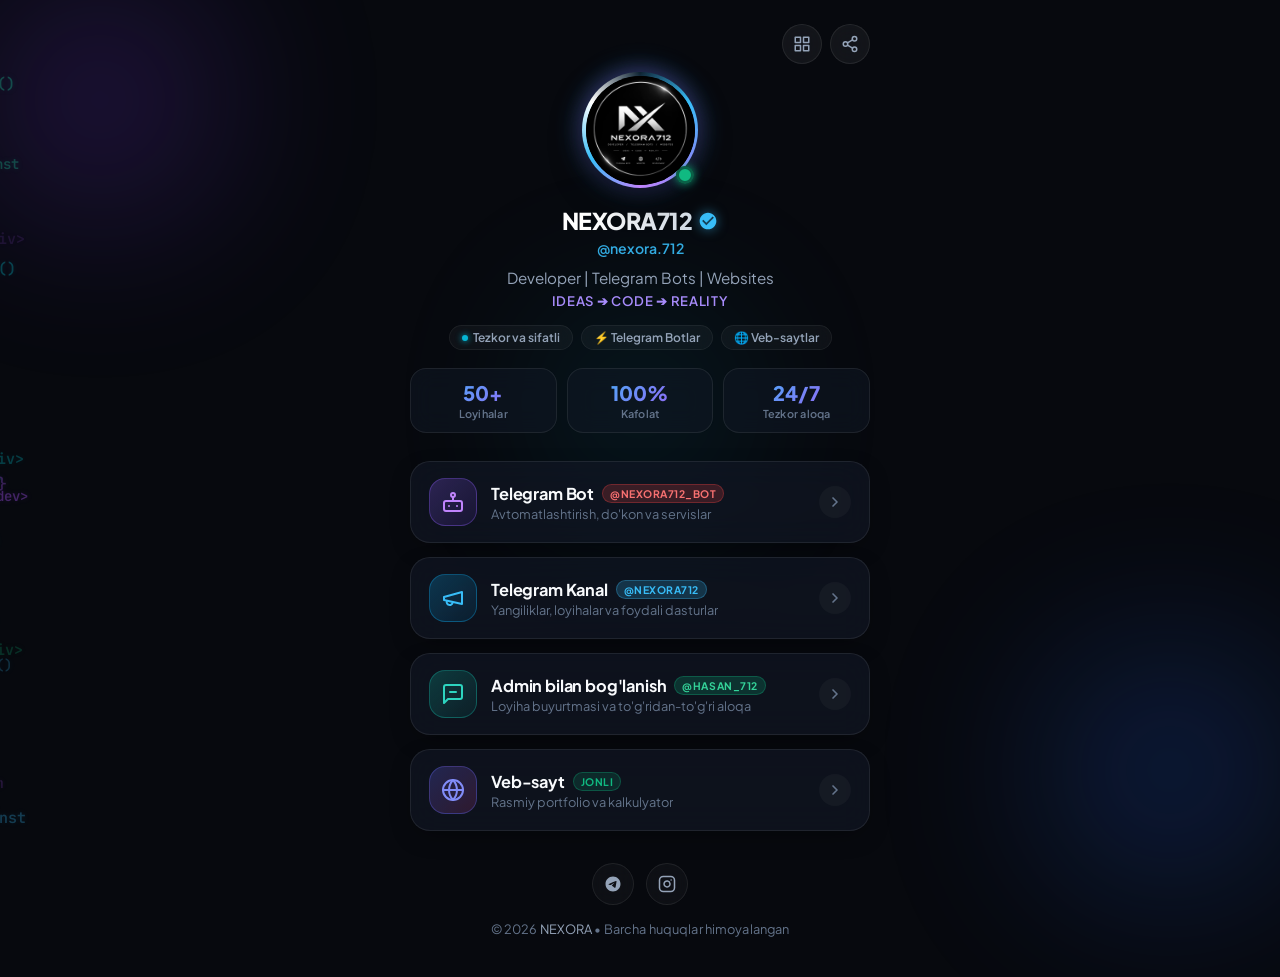
==== bio.html @ 42d9b24a "Initial commit: NEXORA712 full platform with website, bio links, Telegram WebApp, and aiogram bot" ====
<!DOCTYPE html>
<html lang="uz">
<head>
    <meta charset="UTF-8">
    <meta name="viewport" content="width=device-width, initial-scale=1.0, maximum-scale=1.0, user-scalable=no">
    <title>NEXORA | Bio Links</title>
    <meta name="description" content="NEXORA - Telegram botlar, zamonaviy veb-saytlar va avtomatlashtirish xizmatlari. Barcha asosiy havolalar bir joyda.">
    <meta name="theme-color" content="#07090e">

    <!-- Open Graph (Instagram, Telegram preview uchun) -->
    <meta property="og:title" content="NEXORA | Rasmiy Havolalar">
    <meta property="og:description" content="Dasturchi | Telegram bot va web-sayt yarataman. Barcha havolalarim.">
    <meta property="og:image" content="logo.jpg">
    <meta property="og:type" content="website">

    <!-- Favicon -->
    <link rel="icon" type="image/jpeg" href="logo.jpg">
    <link rel="apple-touch-icon" href="logo.jpg">

    <!-- Google Fonts: Plus Jakarta Sans & JetBrains Mono -->
    <link rel="preconnect" href="https://fonts.googleapis.com">
    <link rel="preconnect" href="https://fonts.gstatic.com" crossorigin>
    <link href="https://fonts.googleapis.com/css2?family=JetBrains+Mono:wght@400;600;700&family=Plus+Jakarta+Sans:wght@400;500;600;700;800&display=swap" rel="stylesheet">

    <style>
        /* ===================================================
           ASOSIY SOZLAMALAR VA DIZAYN TIZIMI
           =================================================== */
        :root {
            --bg-color: #07090e;
            --card-bg: rgba(18, 24, 38, 0.65);
            --card-border: rgba(255, 255, 255, 0.08);
            --card-hover-bg: rgba(28, 36, 56, 0.75);
            --card-hover-border: rgba(124, 58, 237, 0.45);
            
            --text-primary: #f8fafc;
            --text-secondary: #94a3b8;
            --text-muted: #64748b;
            
            --accent-purple: #8b5cf6;
            --accent-blue: #3b82f6;
            --accent-cyan: #06b6d4;
            --accent-emerald: #10b981;
            
            --glow-gradient: linear-gradient(135deg, rgba(139, 92, 246, 0.5), rgba(59, 130, 246, 0.5));
            --radius-xl: 20px;
            --radius-lg: 16px;
            --radius-full: 9999px;
            --transition-smooth: all 0.3s cubic-bezier(0.4, 0, 0.2, 1);
        }

        * {
            margin: 0;
            padding: 0;
            box-sizing: border-box;
            -webkit-tap-highlight-color: transparent;
        }

        body {
            font-family: 'Plus Jakarta Sans', -apple-system, BlinkMacSystemFont, 'Segoe UI', Roboto, sans-serif;
            background-color: var(--bg-color);
            color: var(--text-primary);
            min-height: 100vh;
            min-height: 100dvh;
            display: flex;
            justify-content: center;
            align-items: flex-start;
            overflow-x: hidden;
            position: relative;
            padding: 24px 16px 40px;
        }

        /* ===================================================
           ORQA FON GRAFIKASI VA EFFEKTLARI
           =================================================== */
        /* Canvas zarrachalari (particles) */
        #particles-canvas {
            position: fixed;
            top: 0;
            left: 0;
            width: 100vw;
            height: 100vh;
            height: 100dvh;
            pointer-events: none;
            z-index: 0;
        }

        /* Sekin aylanuvchi va suzuvchi rangli orblar */
        .ambient-glow {
            position: fixed;
            border-radius: 50%;
            filter: blur(90px);
            opacity: 0.4;
            pointer-events: none;
            z-index: 0;
            animation: floatGlow 18s ease-in-out infinite alternate;
        }

        .glow-1 {
            width: 320px;
            height: 320px;
            background: radial-gradient(circle, #7c3aed 0%, transparent 70%);
            top: -60px;
            left: -60px;
        }

        .glow-2 {
            width: 340px;
            height: 340px;
            background: radial-gradient(circle, #2563eb 0%, transparent 70%);
            bottom: -40px;
            right: -60px;
            animation-delay: -7s;
        }

        .glow-3 {
            width: 250px;
            height: 250px;
            background: radial-gradient(circle, #06b6d4 0%, transparent 70%);
            top: 45%;
            left: 50%;
            transform: translate(-50%, -50%);
            opacity: 0.25;
            animation-delay: -12s;
        }

        @keyframes floatGlow {
            0% {
                transform: translate(0, 0) scale(1);
            }
            50% {
                transform: translate(25px, -20px) scale(1.08);
            }
            100% {
                transform: translate(-20px, 25px) scale(0.95);
            }
        }

        /* ===================================================
           ASOSIY KONTEYNER (CONTAINER)
           =================================================== */
        .bio-container {
            position: relative;
            z-index: 1;
            width: 100%;
            max-width: 460px;
            margin: 0 auto;
            display: flex;
            flex-direction: column;
            align-items: center;
        }

        /* Yuqori o'ng burchakdagi ulashish (Share) tugmasi */
        .top-actions {
            width: 100%;
            display: flex;
            justify-content: flex-end;
            margin-bottom: 8px;
            animation: fadeIn 0.8s ease backwards;
        }

        .share-btn {
            background: rgba(255, 255, 255, 0.05);
            border: 1px solid var(--card-border);
            color: var(--text-secondary);
            border-radius: var(--radius-full);
            width: 40px;
            height: 40px;
            display: inline-flex;
            align-items: center;
            justify-content: center;
            cursor: pointer;
            backdrop-filter: blur(12px);
            -webkit-backdrop-filter: blur(12px);
            transition: var(--transition-smooth);
        }

        .share-btn:hover {
            color: var(--text-primary);
            background: rgba(255, 255, 255, 0.12);
            border-color: rgba(255, 255, 255, 0.2);
            transform: scale(1.06);
        }

        .share-btn svg {
            width: 18px;
            height: 18px;
        }

        /* ===================================================
           1. YUQORI PROFIL BO'LIMI (PROFILE HEADER)
           =================================================== */
        .profile-section {
            display: flex;
            flex-direction: column;
            align-items: center;
            text-align: center;
            margin-bottom: 28px;
            width: 100%;
        }

        /* Dumaloq profil rasmi va Neon Cyber Glow */
        .avatar-wrapper {
            position: relative;
            margin-bottom: 18px;
            cursor: pointer;
            animation: slideUpFade 0.6s cubic-bezier(0.16, 1, 0.3, 1) backwards;
        }

        /* Orqa fondagi nafas oluvchi neon aura */
        .avatar-glow {
            position: absolute;
            inset: -8px;
            border-radius: 50%;
            background: radial-gradient(circle, rgba(139, 92, 246, 0.65) 0%, rgba(56, 189, 248, 0.4) 50%, transparent 75%);
            filter: blur(14px);
            opacity: 0.8;
            animation: breathingAura 4s ease-in-out infinite alternate;
        }

        @keyframes breathingAura {
            0% {
                transform: scale(0.92);
                opacity: 0.55;
                filter: blur(12px);
            }
            50% {
                transform: scale(1.06);
                opacity: 0.9;
                filter: blur(18px);
            }
            100% {
                transform: scale(0.95);
                opacity: 0.6;
                filter: blur(14px);
            }
        }

        /* Aylanuvchi ko'p rangli gradient chegara */
        .avatar-border {
            position: relative;
            width: 116px;
            height: 116px;
            border-radius: 50%;
            padding: 3.5px;
            box-shadow: 0 10px 30px rgba(0, 0, 0, 0.7), 0 0 20px rgba(139, 92, 246, 0.4);
            transition: transform 0.4s cubic-bezier(0.175, 0.885, 0.32, 1.275), box-shadow 0.4s ease;
            overflow: hidden;
            display: flex;
            align-items: center;
            justify-content: center;
        }

        /* Conic aylanuvchi nur halqasi */
        .avatar-border::before {
            content: '';
            position: absolute;
            inset: -50%;
            background: conic-gradient(
                from 0deg,
                transparent 0deg,
                #38bdf8 60deg,
                #818cf8 120deg,
                #c084fc 180deg,
                #38bdf8 240deg,
                #ffffff 300deg,
                transparent 360deg
            );
            animation: rotateBorder 5s linear infinite;
            border-radius: 50%;
        }

        @keyframes rotateBorder {
            from { transform: rotate(0deg); }
            to { transform: rotate(360deg); }
        }

        /* Rasm ichki konteyneri */
        .avatar-inner {
            position: relative;
            width: 100%;
            height: 100%;
            border-radius: 50%;
            overflow: hidden;
            background: #000000;
            z-index: 1;
        }

        .avatar-img {
            width: 100%;
            height: 100%;
            border-radius: 50%;
            object-fit: cover;
            display: block;
            transition: transform 0.5s ease;
        }

        /* Metallik porlash (Light Flare / Shimmer sweep) */
        .avatar-inner::after {
            content: '';
            position: absolute;
            top: -50%;
            left: -50%;
            width: 200%;
            height: 200%;
            background: linear-gradient(
                60deg,
                transparent 35%,
                rgba(255, 255, 255, 0.4) 45%,
                rgba(255, 255, 255, 0.75) 50%,
                rgba(255, 255, 255, 0.4) 55%,
                transparent 65%
            );
            transform: translateX(-120%) rotate(25deg);
            animation: flareSweep 4.5s ease-in-out infinite;
            pointer-events: none;
        }

        @keyframes flareSweep {
            0%, 40% {
                transform: translateX(-120%) rotate(25deg);
                opacity: 0;
            }
            50% {
                opacity: 1;
            }
            65%, 100% {
                transform: translateX(120%) rotate(25deg);
                opacity: 0;
            }
        }

        /* Hover holati */
        .avatar-wrapper:hover .avatar-border {
            transform: scale(1.07);
            box-shadow: 0 14px 40px rgba(0, 0, 0, 0.85), 0 0 35px rgba(56, 189, 248, 0.65), 0 0 25px rgba(192, 132, 252, 0.5);
        }

        .avatar-wrapper:hover .avatar-img {
            transform: scale(1.05);
        }

        /* Onlayn status belgisi */
        .status-badge {
            position: absolute;
            bottom: 4px;
            right: 4px;
            width: 18px;
            height: 18px;
            background-color: #10b981;
            border: 3px solid #07090e;
            border-radius: 50%;
            box-shadow: 0 0 10px rgba(16, 185, 129, 0.8);
        }

        .status-badge::after {
            content: '';
            position: absolute;
            inset: -3px;
            border-radius: 50%;
            background-color: #10b981;
            opacity: 0.5;
            animation: pingStatus 2s cubic-bezier(0, 0, 0.2, 1) infinite;
        }

        @keyframes pingStatus {
            0% {
                transform: scale(0.9);
                opacity: 0.7;
            }
            80%, 100% {
                transform: scale(1.8);
                opacity: 0;
            }
        }

        /* Ism va Verified nishoni */
        .profile-name-row {
            display: inline-flex;
            align-items: center;
            justify-content: center;
            gap: 6px;
            margin-bottom: 4px;
            animation: slideUpFade 0.7s cubic-bezier(0.16, 1, 0.3, 1) backwards;
        }

        .profile-name {
            font-size: 1.45rem;
            font-weight: 800;
            letter-spacing: -0.02em;
            background: linear-gradient(135deg, #ffffff 30%, #cbd5e1 100%);
            -webkit-background-clip: text;
            -webkit-text-fill-color: transparent;
        }

        .verified-badge {
            display: inline-flex;
            color: #38bdf8;
            filter: drop-shadow(0 0 6px rgba(56, 189, 248, 0.6));
        }

        .verified-badge svg {
            width: 20px;
            height: 20px;
        }

        /* Qisqa Bio matni */
        .profile-bio {
            font-size: 0.95rem;
            color: var(--text-secondary);
            line-height: 1.45;
            max-width: 360px;
            margin-bottom: 14px;
            animation: slideUpFade 0.8s cubic-bezier(0.16, 1, 0.3, 1) backwards;
        }

        /* Mini status teglari (badges) */
        .profile-tags {
            display: flex;
            flex-wrap: wrap;
            gap: 8px;
            justify-content: center;
            animation: slideUpFade 0.9s cubic-bezier(0.16, 1, 0.3, 1) backwards;
        }

        .tag-pill {
            display: inline-flex;
            align-items: center;
            gap: 5px;
            font-size: 0.75rem;
            font-weight: 600;
            color: #94a3b8;
            background: rgba(255, 255, 255, 0.04);
            border: 1px solid rgba(255, 255, 255, 0.06);
            padding: 4px 12px;
            border-radius: var(--radius-full);
            backdrop-filter: blur(8px);
        }

        .tag-pill span.dot {
            width: 6px;
            height: 6px;
            border-radius: 50%;
            background-color: var(--accent-cyan);
            box-shadow: 0 0 6px var(--accent-cyan);
        }

        /* 1. STATISTIKA BLOKI */
        .stats-container {
            width: 100%;
            display: grid;
            grid-template-columns: repeat(3, 1fr);
            gap: 10px;
            margin-top: 18px;
            animation: slideUpFade 0.95s cubic-bezier(0.16, 1, 0.3, 1) backwards;
        }

        .stat-card {
            background: rgba(18, 24, 38, 0.55);
            border: 1px solid var(--card-border);
            border-radius: var(--radius-lg);
            padding: 12px 6px;
            text-align: center;
            backdrop-filter: blur(12px);
            -webkit-backdrop-filter: blur(12px);
            transition: var(--transition-smooth);
        }

        .stat-card:hover {
            transform: translateY(-3px);
            background: rgba(28, 36, 56, 0.7);
            border-color: rgba(124, 58, 237, 0.4);
            box-shadow: 0 8px 20px -4px rgba(124, 58, 237, 0.2);
        }

        .stat-num {
            font-size: 1.25rem;
            font-weight: 800;
            background: linear-gradient(135deg, #38bdf8, #a855f7);
            -webkit-background-clip: text;
            -webkit-text-fill-color: transparent;
            line-height: 1.2;
            margin-bottom: 2px;
        }

        .stat-label {
            font-size: 0.68rem;
            font-weight: 600;
            color: var(--text-muted);
            letter-spacing: 0.02em;
        }

        /* 2. TEZKOR BUYURTMA (CTA) TUGMASI */
        .cta-order-btn {
            width: 100%;
            display: flex;
            align-items: center;
            justify-content: center;
            gap: 10px;
            padding: 16px 20px;
            border-radius: var(--radius-xl);
            background: linear-gradient(135deg, #4f46e5, #7c3aed 50%, #c026d3 100%);
            color: #ffffff;
            font-size: 1.02rem;
            font-weight: 700;
            letter-spacing: 0.01em;
            text-decoration: none;
            border: none;
            cursor: pointer;
            box-shadow: 0 10px 25px -5px rgba(124, 58, 237, 0.5), 0 0 15px rgba(79, 70, 229, 0.3);
            margin-bottom: 16px;
            position: relative;
            overflow: hidden;
            transition: var(--transition-smooth);
            animation: slideUpFade 0.6s cubic-bezier(0.16, 1, 0.3, 1) 0.1s backwards;
        }

        .cta-order-btn::before {
            content: '';
            position: absolute;
            inset: 0;
            background: linear-gradient(90deg, transparent, rgba(255, 255, 255, 0.25), transparent);
            transform: translateX(-100%);
            animation: shimmerSweep 3s infinite;
        }

        @keyframes shimmerSweep {
            0% { transform: translateX(-100%); }
            40%, 100% { transform: translateX(100%); }
        }

        .cta-order-btn:hover {
            transform: translateY(-3px) scale(1.015);
            box-shadow: 0 14px 32px -4px rgba(124, 58, 237, 0.65), 0 0 25px rgba(192, 38, 211, 0.4);
        }

        .cta-order-btn:active {
            transform: translateY(-1px) scale(0.99);
        }

        .cta-order-btn svg {
            width: 20px;
            height: 20px;
            animation: pulseLightning 1.5s ease-in-out infinite alternate;
        }

        @keyframes pulseLightning {
            0% { transform: scale(1); filter: drop-shadow(0 0 2px white); }
            100% { transform: scale(1.2); filter: drop-shadow(0 0 8px #fef08a); }
        }

        /* 3. MODAL OYNALAR (ORDER & QR) */
        .modal-overlay {
            position: fixed;
            inset: 0;
            background: rgba(3, 5, 10, 0.8);
            backdrop-filter: blur(12px);
            -webkit-backdrop-filter: blur(12px);
            z-index: 1000;
            display: flex;
            align-items: center;
            justify-content: center;
            padding: 16px;
            opacity: 0;
            pointer-events: none;
            transition: opacity 0.3s ease;
        }

        .modal-overlay.active {
            opacity: 1;
            pointer-events: auto;
        }

        .modal-card {
            background: rgba(18, 24, 38, 0.98);
            border: 1px solid rgba(255, 255, 255, 0.12);
            border-radius: var(--radius-xl);
            width: 100%;
            max-width: 420px;
            padding: 24px 20px;
            box-shadow: 0 20px 50px rgba(0, 0, 0, 0.8), 0 0 30px rgba(139, 92, 246, 0.25);
            transform: scale(0.92) translateY(20px);
            transition: all 0.3s cubic-bezier(0.16, 1, 0.3, 1);
            position: relative;
        }

        .modal-overlay.active .modal-card {
            transform: scale(1) translateY(0);
        }

        .modal-header {
            display: flex;
            align-items: center;
            justify-content: space-between;
            margin-bottom: 18px;
        }

        .modal-title {
            font-size: 1.15rem;
            font-weight: 700;
            color: var(--text-primary);
            display: flex;
            align-items: center;
            gap: 8px;
        }

        .modal-close-btn {
            background: rgba(255, 255, 255, 0.06);
            border: 1px solid var(--card-border);
            color: var(--text-secondary);
            border-radius: 50%;
            width: 34px;
            height: 34px;
            display: flex;
            align-items: center;
            justify-content: center;
            cursor: pointer;
            transition: var(--transition-smooth);
        }

        .modal-close-btn:hover {
            color: var(--text-primary);
            background: rgba(239, 68, 68, 0.2);
            border-color: rgba(239, 68, 68, 0.4);
        }

        /* Xizmat tanlash chip tugmalari */
        .chips-container {
            display: flex;
            flex-wrap: wrap;
            gap: 8px;
            margin-bottom: 16px;
        }

        .chip-option {
            background: rgba(255, 255, 255, 0.04);
            border: 1px solid var(--card-border);
            color: var(--text-secondary);
            padding: 8px 14px;
            border-radius: var(--radius-full);
            font-size: 0.8rem;
            font-weight: 600;
            cursor: pointer;
            transition: var(--transition-smooth);
            user-select: none;
        }

        .chip-option:hover {
            background: rgba(255, 255, 255, 0.09);
            color: var(--text-primary);
        }

        .chip-option.selected {
            background: linear-gradient(135deg, rgba(99, 102, 241, 0.35), rgba(139, 92, 246, 0.35));
            border-color: #8b5cf6;
            color: #ffffff;
            box-shadow: 0 0 12px rgba(139, 92, 246, 0.4);
        }

        /* Input maydonlari */
        .form-group {
            margin-bottom: 14px;
        }

        .form-label {
            display: block;
            font-size: 0.8rem;
            font-weight: 600;
            color: var(--text-secondary);
            margin-bottom: 6px;
        }

        .form-input, .form-textarea {
            width: 100%;
            background: rgba(10, 14, 23, 0.8);
            border: 1px solid var(--card-border);
            border-radius: var(--radius-lg);
            padding: 12px 14px;
            color: var(--text-primary);
            font-family: inherit;
            font-size: 0.9rem;
            transition: var(--transition-smooth);
            outline: none;
        }

        .form-input:focus, .form-textarea:focus {
            border-color: #8b5cf6;
            box-shadow: 0 0 15px rgba(139, 92, 246, 0.3);
            background: rgba(15, 21, 35, 0.95);
        }

        .form-textarea {
            resize: none;
            height: 70px;
        }

        .submit-btn {
            width: 100%;
            background: linear-gradient(135deg, #3b82f6, #8b5cf6);
            color: #ffffff;
            border: none;
            padding: 14px;
            border-radius: var(--radius-lg);
            font-size: 0.95rem;
            font-weight: 700;
            cursor: pointer;
            display: flex;
            align-items: center;
            justify-content: center;
            gap: 8px;
            transition: var(--transition-smooth);
            box-shadow: 0 8px 20px -4px rgba(59, 130, 246, 0.4);
            margin-top: 10px;
        }

        .submit-btn:hover {
            transform: translateY(-2px);
            box-shadow: 0 12px 25px -4px rgba(59, 130, 246, 0.6);
            background: linear-gradient(135deg, #2563eb, #7c3aed);
        }

        /* QR-kod qutisi */
        .qr-box {
            display: flex;
            flex-direction: column;
            align-items: center;
            text-align: center;
            padding: 10px 0;
        }

        .qr-frame {
            background: #ffffff;
            padding: 14px;
            border-radius: var(--radius-lg);
            box-shadow: 0 10px 30px rgba(0, 0, 0, 0.5), 0 0 20px rgba(56, 189, 248, 0.3);
            margin-bottom: 16px;
            display: inline-block;
        }

        .qr-frame img {
            width: 190px;
            height: 190px;
            display: block;
        }

        .qr-caption {
            font-size: 0.85rem;
            color: var(--text-secondary);
            margin-bottom: 16px;
            line-height: 1.4;
        }

        /* ===================================================
           2. ASOSIY HAVOLALAR KARTALARI (LINKS SECTION)
           =================================================== */
        .links-section {
            width: 100%;
            display: flex;
            flex-direction: column;
            gap: 14px;
            margin-bottom: 32px;
        }

        /* Glassmorphism Link kartasi */
        .link-card {
            position: relative;
            display: flex;
            align-items: center;
            justify-content: space-between;
            padding: 16px 18px;
            background: var(--card-bg);
            border: 1px solid var(--card-border);
            border-radius: var(--radius-xl);
            text-decoration: none;
            color: var(--text-primary);
            backdrop-filter: blur(16px);
            -webkit-backdrop-filter: blur(16px);
            box-shadow: 0 8px 24px -6px rgba(0, 0, 0, 0.35);
            transition: var(--transition-smooth);
            overflow: hidden;
            cursor: pointer;
        }

        /* Hover nuri (shimmer glow effekti) */
        .link-card::before {
            content: '';
            position: absolute;
            inset: 0;
            background: linear-gradient(90deg, transparent, rgba(255, 255, 255, 0.04), transparent);
            transform: translateX(-100%);
            transition: transform 0.6s ease;
        }

        .link-card:hover::before {
            transform: translateX(100%);
        }

        /* Karta Hover holati */
        .link-card:hover {
            transform: translateY(-4px) scale(1.015);
            background: var(--card-hover-bg);
            border-color: var(--card-hover-border);
            box-shadow: 0 14px 32px -4px rgba(124, 58, 237, 0.25), 0 0 20px rgba(59, 130, 246, 0.15);
        }

        .link-card:active {
            transform: translateY(-1px) scale(0.99);
        }

        /* Karta chap qismi (ikonka va matn) */
        .card-left {
            display: flex;
            align-items: center;
            gap: 14px;
            min-width: 0;
        }

        /* Ikonka konteyneri */
        .card-icon {
            width: 48px;
            height: 48px;
            border-radius: var(--radius-lg);
            display: flex;
            align-items: center;
            justify-content: center;
            flex-shrink: 0;
            transition: var(--transition-smooth);
        }

        .link-card:hover .card-icon {
            transform: scale(1.08) rotate(4deg);
        }

        .card-icon svg {
            width: 24px;
            height: 24px;
        }

        /* Har bir tugma uchun maxsus rang mavzulari */
        /* 1. Bot (Binafsha) */
        .card-bot .card-icon {
            background: linear-gradient(135deg, rgba(139, 92, 246, 0.25), rgba(124, 58, 237, 0.1));
            border: 1px solid rgba(139, 92, 246, 0.35);
            color: #c084fc;
        }
        .link-card.card-bot:hover {
            border-color: rgba(168, 85, 247, 0.5);
            box-shadow: 0 14px 32px -4px rgba(168, 85, 247, 0.3);
        }

        /* 2. Kanal (Moviy / Telegram ko'k) */
        .card-channel .card-icon {
            background: linear-gradient(135deg, rgba(14, 165, 233, 0.25), rgba(2, 132, 199, 0.1));
            border: 1px solid rgba(14, 165, 233, 0.35);
            color: #38bdf8;
        }
        .link-card.card-channel:hover {
            border-color: rgba(56, 189, 248, 0.5);
            box-shadow: 0 14px 32px -4px rgba(56, 189, 248, 0.3);
        }

        /* 3. Admin (Firuza / Emerald) */
        .card-admin .card-icon {
            background: linear-gradient(135deg, rgba(20, 184, 166, 0.25), rgba(13, 148, 136, 0.1));
            border: 1px solid rgba(20, 184, 166, 0.35);
            color: #2dd4bf;
        }
        .link-card.card-admin:hover {
            border-color: rgba(45, 212, 191, 0.5);
            box-shadow: 0 14px 32px -4px rgba(45, 212, 191, 0.3);
        }

        /* 4. Google Sayt (Ko'p rangli / Gradient moviy) */
        .card-site .card-icon {
            background: linear-gradient(135deg, rgba(99, 102, 241, 0.25), rgba(236, 72, 153, 0.15));
            border: 1px solid rgba(99, 102, 241, 0.35);
            color: #818cf8;
        }
        .link-card.card-site:hover {
            border-color: rgba(129, 140, 248, 0.5);
            box-shadow: 0 14px 32px -4px rgba(129, 140, 248, 0.3);
        }

        /* Karta matnlari */
        .card-text {
            display: flex;
            flex-direction: column;
            gap: 2px;
            min-width: 0;
        }

        .card-title-row {
            display: flex;
            align-items: center;
            gap: 8px;
        }

        .card-title {
            font-size: 1.02rem;
            font-weight: 700;
            color: var(--text-primary);
            letter-spacing: -0.01em;
            white-space: nowrap;
            overflow: hidden;
            text-overflow: ellipsis;
        }

        .card-badge {
            font-size: 0.65rem;
            font-weight: 700;
            text-transform: uppercase;
            letter-spacing: 0.05em;
            padding: 2px 7px;
            border-radius: var(--radius-full);
            background: rgba(255, 255, 255, 0.08);
            color: var(--text-secondary);
        }

        .card-badge.badge-hot {
            background: rgba(239, 68, 68, 0.2);
            color: #f87171;
            border: 1px solid rgba(239, 68, 68, 0.3);
        }

        .card-badge.badge-new {
            background: rgba(56, 189, 248, 0.2);
            color: #38bdf8;
            border: 1px solid rgba(56, 189, 248, 0.3);
        }

        .card-badge.badge-live {
            background: rgba(16, 185, 129, 0.2);
            color: #34d399;
            border: 1px solid rgba(16, 185, 129, 0.3);
        }

        .card-desc {
            font-size: 0.8rem;
            color: var(--text-muted);
            white-space: nowrap;
            overflow: hidden;
            text-overflow: ellipsis;
        }

        /* O'ng tomondagi harakat strelkasi (Chevron) */
        .card-arrow {
            width: 32px;
            height: 32px;
            border-radius: 50%;
            background: rgba(255, 255, 255, 0.03);
            display: flex;
            align-items: center;
            justify-content: center;
            color: var(--text-muted);
            flex-shrink: 0;
            transition: var(--transition-smooth);
            margin-left: 10px;
        }

        .link-card:hover .card-arrow {
            color: var(--text-primary);
            background: rgba(255, 255, 255, 0.1);
            transform: translateX(4px);
        }

        .card-arrow svg {
            width: 16px;
            height: 16px;
        }

        /* ===================================================
           3. FOOTER (PASTKI BO'LIM)
           =================================================== */
        .footer-section {
            width: 100%;
            display: flex;
            flex-direction: column;
            align-items: center;
            gap: 16px;
            text-align: center;
            animation: slideUpFade 1.1s cubic-bezier(0.16, 1, 0.3, 1) backwards;
        }

        /* Ijtimoiy tarmoqlar mini ikonkalari */
        .social-links {
            display: flex;
            align-items: center;
            gap: 12px;
        }

        .social-icon-btn {
            width: 42px;
            height: 42px;
            border-radius: 50%;
            background: rgba(255, 255, 255, 0.03);
            border: 1px solid var(--card-border);
            display: inline-flex;
            align-items: center;
            justify-content: center;
            color: var(--text-secondary);
            text-decoration: none;
            backdrop-filter: blur(8px);
            transition: var(--transition-smooth);
        }

        .social-icon-btn:hover {
            color: var(--text-primary);
            background: rgba(255, 255, 255, 0.1);
            border-color: rgba(255, 255, 255, 0.2);
            transform: translateY(-3px);
        }

        .social-icon-btn svg {
            width: 18px;
            height: 18px;
        }

        .copyright-text {
            font-size: 0.8rem;
            color: var(--text-muted);
            letter-spacing: 0.01em;
        }

        .copyright-text a {
            color: var(--text-secondary);
            text-decoration: none;
            transition: color 0.2s ease;
        }

        .copyright-text a:hover {
            color: #a78bfa;
        }

        /* ===================================================
           TOAST NOTIFICATION (HAVOLA NUSXALANDI)
           =================================================== */
        .toast-msg {
            position: fixed;
            bottom: 24px;
            left: 50%;
            transform: translateX(-50%) translateY(100px);
            background: rgba(18, 24, 38, 0.95);
            border: 1px solid rgba(56, 189, 248, 0.4);
            color: var(--text-primary);
            padding: 12px 24px;
            border-radius: var(--radius-full);
            font-size: 0.88rem;
            font-weight: 600;
            display: flex;
            align-items: center;
            gap: 8px;
            box-shadow: 0 10px 30px rgba(0, 0, 0, 0.6), 0 0 15px rgba(56, 189, 248, 0.3);
            backdrop-filter: blur(16px);
            -webkit-backdrop-filter: blur(16px);
            opacity: 0;
            pointer-events: none;
            transition: all 0.4s cubic-bezier(0.16, 1, 0.3, 1);
            z-index: 100;
        }

        .toast-msg.show {
            transform: translateX(-50%) translateY(0);
            opacity: 1;
        }

        .toast-msg svg {
            width: 18px;
            height: 18px;
            color: #38bdf8;
        }

        /* ===================================================
           ANIMATSIYALAR (STAGGERED FADE-IN & SLIDE-UP)
           =================================================== */
        @keyframes slideUpFade {
            0% {
                opacity: 0;
                transform: translateY(24px);
            }
            100% {
                opacity: 1;
                transform: translateY(0);
            }
        }

        @keyframes fadeIn {
            0% { opacity: 0; }
            100% { opacity: 1; }
        }

        /* Kartalar uchun ketma-ket paydo bo'lish kechikishi */
        .link-card:nth-child(1) { animation: slideUpFade 0.65s cubic-bezier(0.16, 1, 0.3, 1) 0.15s backwards; }
        .link-card:nth-child(2) { animation: slideUpFade 0.65s cubic-bezier(0.16, 1, 0.3, 1) 0.25s backwards; }
        .link-card:nth-child(3) { animation: slideUpFade 0.65s cubic-bezier(0.16, 1, 0.3, 1) 0.35s backwards; }
        .link-card:nth-child(4) { animation: slideUpFade 0.65s cubic-bezier(0.16, 1, 0.3, 1) 0.45s backwards; }

        /* ===================================================
           MOBIL VA KICHIK EKRANLAR UCHUN MOSLASHUVCHANLIK
           =================================================== */
        @media (max-width: 480px) {
            body {
                padding: 16px 14px 32px;
            }

            .avatar-border {
                width: 108px;
                height: 108px;
            }

            .profile-name {
                font-size: 1.35rem;
            }

            .profile-bio {
                font-size: 0.9rem;
                padding: 0 6px;
            }

            .link-card {
                padding: 14px 16px;
                border-radius: var(--radius-lg);
            }

            .card-icon {
                width: 44px;
                height: 44px;
            }

            .card-icon svg {
                width: 22px;
                height: 22px;
            }

            .card-desc {
                font-size: 0.77rem;
            }
        }

        /* ===================================================
           CINEMATIC DEVELOPER PRELOADER (KIRISH ANIMATSIYASI)
           =================================================== */
        #preloader {
            position: fixed;
            inset: 0;
            z-index: 999999;
            background: #030508;
            display: flex;
            align-items: center;
            justify-content: center;
            overflow: hidden;
            transition: opacity 0.7s cubic-bezier(0.16, 1, 0.3, 1),
                        transform 0.7s cubic-bezier(0.16, 1, 0.3, 1),
                        visibility 0.7s;
        }

        #preloader.pl-loaded {
            opacity: 0;
            visibility: hidden;
            pointer-events: none;
            transform: scale(1.05);
        }

        .pl-content {
            display: flex;
            flex-direction: column;
            align-items: center;
            text-align: center;
            max-width: 380px;
            width: 90%;
            position: relative;
            z-index: 2;
        }

        /* Markaziy orbital tizim */
        .pl-orbit-system {
            position: relative;
            width: 220px;
            height: 220px;
            display: flex;
            align-items: center;
            justify-content: center;
            margin-bottom: 24px;
        }

        /* Tashqi aylanuvchi doira (node bilan) */
        .pl-orbit-outer {
            position: absolute;
            width: 210px;
            height: 210px;
            border-radius: 50%;
            border: 1px solid rgba(0, 242, 254, 0.18);
            animation: plOrbitSpin 16s linear infinite;
        }

        /* Tashqi orbitadagi doiracha (Screenshotdagi node) */
        .pl-orbit-node {
            position: absolute;
            top: 50%;
            left: -9px;
            transform: translateY(-50%);
            width: 18px;
            height: 18px;
            border-radius: 50%;
            border: 1.5px solid #00f2fe;
            background: rgba(0, 242, 254, 0.08);
            box-shadow: 0 0 14px rgba(0, 242, 254, 0.7), inset 0 0 6px rgba(0, 242, 254, 0.4);
        }

        /* Ichki teskari aylanuvchi chiziqli doira */
        .pl-orbit-dashed {
            position: absolute;
            width: 172px;
            height: 172px;
            border-radius: 50%;
            border: 1px dashed rgba(56, 189, 248, 0.28);
            animation: plOrbitSpinReverse 11s linear infinite;
        }

        /* Orqa fondagi moviy nur (Cyan glow aura) */
        .pl-glow-aura {
            position: absolute;
            width: 145px;
            height: 145px;
            border-radius: 50%;
            background: radial-gradient(circle, rgba(0, 242, 254, 0.42) 0%, rgba(6, 182, 212, 0.2) 50%, transparent 75%);
            filter: blur(22px);
            pointer-events: none;
            animation: plPulseGlow 3s ease-in-out infinite alternate;
        }

        /* Logo ramkasi (xrom/neon gradient) */
        .pl-logo-frame {
            position: relative;
            width: 122px;
            height: 122px;
            border-radius: 50%;
            padding: 3.5px;
            background: linear-gradient(135deg, rgba(255, 255, 255, 0.8) 0%, rgba(0, 242, 254, 0.9) 45%, rgba(15, 23, 42, 0.95) 100%);
            box-shadow: 0 0 28px rgba(0, 242, 254, 0.45), inset 0 0 14px rgba(0, 242, 254, 0.25);
            overflow: hidden;
            display: flex;
            align-items: center;
            justify-content: center;
            z-index: 3;
        }

        .pl-logo-img {
            width: 100%;
            height: 100%;
            object-fit: cover;
            border-radius: 50%;
            display: block;
            background-color: #000;
        }

        /* Lazer skanerlash chizig'i */
        .pl-scanline {
            position: absolute;
            left: 0;
            right: 0;
            height: 2px;
            background: linear-gradient(90deg, transparent, #00f2fe, #ffffff, #00f2fe, transparent);
            box-shadow: 0 0 8px #00f2fe;
            pointer-events: none;
            animation: plScanSweep 2.4s ease-in-out infinite;
        }

        /* Brend va Slogan */
        .pl-brand {
            margin-bottom: 20px;
        }

        .pl-title {
            font-size: 1.6rem;
            font-weight: 800;
            letter-spacing: 0.12em;
            color: #ffffff;
            margin: 0 0 6px 0;
            text-transform: uppercase;
        }

        .pl-highlight {
            color: #00f2fe;
            font-family: 'JetBrains Mono', 'Fira Code', 'Courier New', monospace;
            text-shadow: 0 0 14px rgba(0, 242, 254, 0.8);
        }

        .pl-slogan {
            display: flex;
            align-items: center;
            justify-content: center;
            gap: 8px;
            font-size: 0.72rem;
            font-weight: 600;
            letter-spacing: 0.24em;
            color: #64748b;
            font-family: 'JetBrains Mono', 'Courier New', monospace;
            text-transform: uppercase;
        }

        .pl-arrow {
            color: #00f2fe;
            opacity: 0.85;
            font-weight: bold;
        }

        /* Progress va Status */
        .pl-progress-box {
            width: 250px;
            max-width: 100%;
            margin-bottom: 18px;
        }

        .pl-bar-track {
            width: 100%;
            height: 4px;
            background: rgba(255, 255, 255, 0.08);
            border-radius: 99px;
            overflow: hidden;
            position: relative;
            box-shadow: inset 0 1px 2px rgba(0, 0, 0, 0.6);
        }

        .pl-bar-fill {
            height: 100%;
            width: 0%;
            background: linear-gradient(90deg, #38bdf8, #00f2fe);
            border-radius: 99px;
            box-shadow: 0 0 12px rgba(0, 242, 254, 0.85);
            transition: width 0.12s ease-out;
        }

        .pl-status-row {
            display: flex;
            justify-content: space-between;
            align-items: center;
            margin-top: 8px;
            font-size: 0.74rem;
            font-family: 'JetBrains Mono', 'Courier New', monospace;
        }

        .pl-status-text {
            color: #94a3b8;
            letter-spacing: 0.02em;
        }

        .pl-percent {
            color: #00f2fe;
            font-weight: 700;
            text-shadow: 0 0 8px rgba(0, 242, 254, 0.6);
        }

        /* O'tkazib yuborish tugmasi */
        .pl-skip-btn {
            background: transparent;
            border: none;
            color: #475569;
            font-size: 0.74rem;
            font-family: 'JetBrains Mono', 'Courier New', monospace;
            cursor: pointer;
            text-decoration: underline;
            text-underline-offset: 3px;
            transition: all 0.25s ease;
            padding: 6px 12px;
        }

        .pl-skip-btn:hover {
            color: #00f2fe;
            text-shadow: 0 0 8px rgba(0, 242, 254, 0.5);
        }

        /* Animatsiyalar */
        @keyframes plOrbitSpin {
            0% { transform: rotate(0deg); }
            100% { transform: rotate(360deg); }
        }

        @keyframes plOrbitSpinReverse {
            0% { transform: rotate(360deg); }
            100% { transform: rotate(0deg); }
        }

        @keyframes plPulseGlow {
            0% { opacity: 0.45; transform: scale(0.95); }
            100% { opacity: 0.85; transform: scale(1.1); }
        }

        @keyframes plScanSweep {
            0% { top: -20%; opacity: 0; }
            40% { opacity: 0.7; }
            60% { opacity: 0.7; }
            100% { top: 120%; opacity: 0; }
        }
    </style>
</head>
<body>

    <!-- ===================================================
         CINEMATIC DEVELOPER PRELOADER (KIRISH ANIMATSIYASI)
         =================================================== -->
    <div id="preloader" aria-label="Yuklanmoqda...">
        <div class="pl-content">
            <!-- Markaziy orbital tizim va Logo -->
            <div class="pl-orbit-system">
                <!-- Tashqi aylanuvchi doira (node bilan) -->
                <div class="pl-orbit-outer">
                    <div class="pl-orbit-node"></div>
                </div>

                <!-- O'rta aylanuvchi chiziqli orbita -->
                <div class="pl-orbit-dashed"></div>

                <!-- Moviy neon orqa nur (glow) -->
                <div class="pl-glow-aura"></div>

                <!-- Logo ramkasi -->
                <div class="pl-logo-frame">
                    <img src="logo.jpg" alt="NEXORA712" class="pl-logo-img">
                    <div class="pl-scanline"></div>
                </div>
            </div>

            <!-- Brend va Slogan -->
            <div class="pl-brand">
                <h1 class="pl-title">NEXORA<span class="pl-highlight">712</span></h1>
                <div class="pl-slogan">
                    <span>IDEAS</span>
                    <span class="pl-arrow">→</span>
                    <span>CODE</span>
                    <span class="pl-arrow">→</span>
                    <span>REALITY</span>
                </div>
            </div>

            <!-- Progress bar va status -->
            <div class="pl-progress-box">
                <div class="pl-bar-track">
                    <div class="pl-bar-fill" id="plBar"></div>
                </div>
                <div class="pl-status-row">
                    <span class="pl-status-text" id="plStatus">Tizim yuklanmoqda...</span>
                    <span class="pl-percent" id="plPercent">0%</span>
                </div>
            </div>

            <!-- O'tkazib yuborish tugmasi -->
            <button type="button" class="pl-skip-btn" id="plSkip">
                O'tkazib yuborish &gt;&gt;
            </button>
        </div>
    </div>

    <!-- Yengil zarrachalar uchun Canvas -->
    <canvas id="particles-canvas"></canvas>

    <!-- Orqa fondagi suzuvchi yumshoq gradient nurlar -->
    <div class="ambient-glow glow-1"></div>
    <div class="ambient-glow glow-2"></div>
    <div class="ambient-glow glow-3"></div>

    <!-- Asosiy Bio Konteyneri -->
    <main class="bio-container">

        <!-- Yuqori o'ng burchakdagi Havolani ulashish va QR tugmalari -->
        <div class="top-actions" style="gap: 8px;">
            <button class="share-btn" id="qrBtn" title="QR-kodni ochish" aria-label="QR-kodni ochish">
                <svg viewBox="0 0 24 24" fill="none" stroke="currentColor" stroke-width="2" stroke-linecap="round" stroke-linejoin="round">
                    <rect x="3" y="3" width="7" height="7"></rect>
                    <rect x="14" y="3" width="7" height="7"></rect>
                    <rect x="14" y="14" width="7" height="7"></rect>
                    <rect x="3" y="14" width="7" height="7"></rect>
                </svg>
            </button>
            <button class="share-btn" id="shareBtn" title="Havolani nusxalash" aria-label="Havolani nusxalash">
                <svg viewBox="0 0 24 24" fill="none" stroke="currentColor" stroke-width="2" stroke-linecap="round" stroke-linejoin="round">
                    <circle cx="18" cy="5" r="3"></circle>
                    <circle cx="6" cy="12" r="3"></circle>
                    <circle cx="18" cy="19" r="3"></circle>
                    <line x1="8.59" y1="13.51" x2="15.42" y2="17.49"></line>
                    <line x1="15.41" y1="6.51" x2="8.59" y2="10.49"></line>
                </svg>
            </button>
        </div>

        <!-- 1. YUQORI PROFIL BO'LIMI -->
        <header class="profile-section">
            
            <!-- Dumaloq Profil Rasmi (Cyber Neon Glow va Metallik Shimmer bilan) -->
            <div class="avatar-wrapper" title="NEXORA712 Rasmiy Logo">
                <div class="avatar-glow"></div>
                <div class="avatar-border">
                    <div class="avatar-inner">
                        <!-- Yangi NEXORA712 rasmiy logosi -->
                        <img src="logo.jpg" 
                             alt="NEXORA712 Rasmiy Logo" 
                             class="avatar-img"
                             onerror="this.onerror=null; this.src='https://api.dicebear.com/7.x/bottts/svg?seed=NEXORA&backgroundColor=1e293b';">
                    </div>
                </div>
                <!-- Onlayn status indikatori (yashil pulsatsiya) -->
                <div class="status-badge" title="Buyurtmalar qabul qilinmoqda"></div>
            </div>

            <!-- Ism / Nik va Verified Belgisi -->
            <div class="profile-name-row">
                <h1 class="profile-name">NEXORA712</h1>
                <span class="verified-badge" title="Tasdiqlangan profil">
                    <svg viewBox="0 0 24 24" fill="currentColor">
                        <path d="M12 2C6.48 2 2 6.48 2 12s4.48 10 10 10 10-4.48 10-10S17.52 2 12 2zm-2 15l-5-5 1.41-1.41L10 14.17l7.59-7.59L19 8l-9 9z"/>
                    </svg>
                </span>
            </div>
            <!-- Instagram Username -->
            <a href="https://instagram.com/nexora.712" target="_blank" rel="noopener noreferrer" style="color: #38bdf8; text-decoration: none; font-size: 0.88rem; font-weight: 600; margin-bottom: 10px; display: inline-flex; align-items: center; gap: 4px; opacity: 0.9;">
                <span>@nexora.712</span>
            </a>

            <!-- Qisqa Bio Matni (Logodagi shior bilan uyg'un) -->
            <p class="profile-bio">
                Developer | Telegram Bots | Websites<br>
                <span style="font-size: 0.82rem; color: #a78bfa; font-weight: 600; letter-spacing: 0.05em;">IDEAS ➔ CODE ➔ REALITY</span>
            </p>

            <!-- Mini nishonlar / afzalliklar -->
            <div class="profile-tags">
                <div class="tag-pill"><span class="dot"></span>Tezkor va sifatli</div>
                <div class="tag-pill">⚡ Telegram Botlar</div>
                <div class="tag-pill">🌐 Veb-saytlar</div>
            </div>

            <!-- 1. STATISTIKA BLOKLARI (50+ Loyiha, 100% Kafolat, 24/7 Aloqa) -->
            <div class="stats-container">
                <div class="stat-card">
                    <div class="stat-num">50+</div>
                    <div class="stat-label">Loyihalar</div>
                </div>
                <div class="stat-card">
                    <div class="stat-num">100%</div>
                    <div class="stat-label">Kafolat</div>
                </div>
                <div class="stat-card">
                    <div class="stat-num">24/7</div>
                    <div class="stat-label">Tezkor aloqa</div>
                </div>
            </div>
        </header>

        <!-- ASOSIY HAVOLALAR KARTALARI -->
        <section class="links-section" aria-label="Asosiy havolalar">

            <!-- 1-KARTA: TELEGRAM BOT -->
            <a href="https://t.me/NEXORA712_BOT" target="_blank" rel="noopener noreferrer" class="link-card card-bot">
                <div class="card-left">
                    <div class="card-icon">
                        <!-- Robot / Bot Ikonkasi -->
                        <svg viewBox="0 0 24 24" fill="none" stroke="currentColor" stroke-width="2" stroke-linecap="round" stroke-linejoin="round">
                            <rect x="3" y="11" width="18" height="10" rx="2"></rect>
                            <circle cx="12" cy="5" r="2"></circle>
                            <path d="M12 7v4"></path>
                            <line x1="8" y1="16" x2="8.01" y2="16"></line>
                            <line x1="16" y1="16" x2="16.01" y2="16"></line>
                        </svg>
                    </div>
                    <div class="card-text">
                        <div class="card-title-row">
                            <span class="card-title">Telegram Bot</span>
                            <span class="card-badge badge-hot">@NEXORA712_BOT</span>
                        </div>
                        <span class="card-desc">Avtomatlashtirish, do'kon va servislar</span>
                    </div>
                </div>
                <div class="card-arrow">
                    <svg viewBox="0 0 24 24" fill="none" stroke="currentColor" stroke-width="2.5" stroke-linecap="round" stroke-linejoin="round">
                        <polyline points="9 18 15 12 9 6"></polyline>
                    </svg>
                </div>
            </a>

            <!-- 2-KARTA: TELEGRAM KANAL -->
            <a href="https://t.me/NEXORA712" target="_blank" rel="noopener noreferrer" class="link-card card-channel">
                <div class="card-left">
                    <div class="card-icon">
                        <!-- Megafon / E'lonlar Ikonkasi -->
                        <svg viewBox="0 0 24 24" fill="none" stroke="currentColor" stroke-width="2" stroke-linecap="round" stroke-linejoin="round">
                            <path d="m3 11 18-5v12L3 14v-3z"></path>
                            <path d="M11.6 16.8a3 3 0 1 1-5.8-1.6"></path>
                        </svg>
                    </div>
                    <div class="card-text">
                        <div class="card-title-row">
                            <span class="card-title">Telegram Kanal</span>
                            <span class="card-badge badge-new">@NEXORA712</span>
                        </div>
                        <span class="card-desc">Yangiliklar, loyihalar va foydali dasturlar</span>
                    </div>
                </div>
                <div class="card-arrow">
                    <svg viewBox="0 0 24 24" fill="none" stroke="currentColor" stroke-width="2.5" stroke-linecap="round" stroke-linejoin="round">
                        <polyline points="9 18 15 12 9 6"></polyline>
                    </svg>
                </div>
            </a>

            <!-- 3-KARTA: ADMIN BILAN BOG'LANISH -->
            <a href="https://t.me/HASAN_712" target="_blank" rel="noopener noreferrer" class="link-card card-admin">
                <div class="card-left">
                    <div class="card-icon">
                        <!-- Xabar / Aloqa Ikonkasi -->
                        <svg viewBox="0 0 24 24" fill="none" stroke="currentColor" stroke-width="2" stroke-linecap="round" stroke-linejoin="round">
                            <path d="M21 15a2 2 0 0 1-2 2H7l-4 4V5a2 2 0 0 1 2-2h14a2 2 0 0 1 2 2z"></path>
                            <line x1="9" y1="10" x2="15" y2="10"></line>
                        </svg>
                    </div>
                    <div class="card-text">
                        <div class="card-title-row">
                            <span class="card-title">Admin bilan bog'lanish</span>
                            <span class="card-badge badge-live">@HASAN_712</span>
                        </div>
                        <span class="card-desc">Loyiha buyurtmasi va to'g'ridan-to'g'ri aloqa</span>
                    </div>
                </div>
                <div class="card-arrow">
                    <svg viewBox="0 0 24 24" fill="none" stroke="currentColor" stroke-width="2.5" stroke-linecap="round" stroke-linejoin="round">
                        <polyline points="9 18 15 12 9 6"></polyline>
                    </svg>
                </div>
            </a>

            <!-- 4-KARTA: ASOSIY VEB-SAYT (PORTFOLIO VA HISOBLAGICH) -->
            <a href="index.html" id="websiteCard" class="link-card card-site">
                <div class="card-left">
                    <div class="card-icon">
                        <!-- Globus / Web Sayt Ikonkasi -->
                        <svg viewBox="0 0 24 24" fill="none" stroke="currentColor" stroke-width="2" stroke-linecap="round" stroke-linejoin="round">
                            <circle cx="12" cy="12" r="10"></circle>
                            <line x1="2" y1="12" x2="22" y2="12"></line>
                            <path d="M12 2a15.3 15.3 0 0 1 4 10 15.3 15.3 0 0 1-4 10 15.3 15.3 0 0 1-4-10 15.3 15.3 0 0 1 4-10z"></path>
                        </svg>
                    </div>
                    <div class="card-text">
                        <div class="card-title-row">
                            <span class="card-title">Veb-sayt</span>
                            <span class="card-badge" style="background: rgba(16, 185, 129, 0.15); color: #10b981; border: 1px solid rgba(16, 185, 129, 0.3);">Jonli</span>
                        </div>
                        <span class="card-desc">Rasmiy portfolio va kalkulyator</span>
                    </div>
                </div>
                <div class="card-arrow">
                    <svg viewBox="0 0 24 24" fill="none" stroke="currentColor" stroke-width="2.5" stroke-linecap="round" stroke-linejoin="round">
                        <polyline points="9 18 15 12 9 6"></polyline>
                    </svg>
                </div>
            </a>

        </section>

        <!-- 3. FOOTER (PASTKI BO'LIM) -->
        <footer class="footer-section">
            
            <!-- Ijtimoiy tarmoqlar mini tugmalari -->
            <div class="social-links">
                <!-- Telegram -->
                <a href="https://t.me/NEXORA712" target="_blank" rel="noopener noreferrer" class="social-icon-btn" title="Telegram" aria-label="Telegram">
                    <svg viewBox="0 0 24 24" fill="currentColor">
                        <path d="M12 2C6.48 2 2 6.48 2 12s4.48 10 10 10 10-4.48 10-10S17.52 2 12 2zm4.64 6.8c-.15 1.58-.8 5.42-1.13 7.19-.14.75-.42 1-.68 1.03-.58.05-1.02-.38-1.58-.75-.88-.58-1.38-.94-2.23-1.5-.99-.65-.35-1.01.22-1.59.15-.15 2.71-2.48 2.76-2.69a.2.2 0 00-.05-.18c-.06-.05-.14-.03-.21-.02-.09.02-1.49.95-4.22 2.79-.4.27-.76.41-1.08.4-.36-.01-1.04-.2-1.55-.37-.63-.2-1.12-.31-1.08-.66.02-.18.27-.36.74-.55 2.92-1.27 4.86-2.11 5.83-2.51 2.78-1.16 3.35-1.36 3.73-1.36.08 0 .27.02.39.12.1.08.13.19.14.27-.01.06.01.24 0 .38z"/>
                    </svg>
                </a>
                <!-- Instagram -->
                <a href="https://instagram.com/nexora.712" target="_blank" rel="noopener noreferrer" class="social-icon-btn" title="Instagram (@nexora.712)" aria-label="Instagram">
                    <svg viewBox="0 0 24 24" fill="none" stroke="currentColor" stroke-width="2" stroke-linecap="round" stroke-linejoin="round">
                        <rect x="2" y="2" width="20" height="20" rx="5" ry="5"></rect>
                        <path d="M16 11.37A4 4 0 1 1 12.63 8 4 4 0 0 1 16 11.37z"></path>
                        <line x1="17.5" y1="6.5" x2="17.51" y2="6.5"></line>
                    </svg>
                </a>
            </div>

            <!-- Mualliflik Huquqi Matni -->
            <p class="copyright-text">
                © 2026 <a href="https://t.me/NEXORA712">NEXORA</a> • Barcha huquqlar himoyalangan
            </p>
        </footer>

    </main>

    <!-- QR KOD MODAL OYNASI -->
    <div class="modal-overlay" id="qrModal" role="dialog" aria-modal="true" aria-labelledby="qrModalTitle">
        <div class="modal-card">
            <div class="modal-header">
                <div class="modal-title" id="qrModalTitle">
                    <span>📱 Profil QR-kodi</span>
                </div>
                <button class="modal-close-btn" id="closeQrModal" aria-label="Yopish">&times;</button>
            </div>
            
            <div class="qr-box">
                <div class="qr-frame">
                    <img id="qrImage" src="https://api.qrserver.com/v1/create-qr-code/?size=250x250&data=https://instagram.com/nexora.712" alt="QR Kod">
                </div>
                <p class="qr-caption">Telefon kamerangizni yo'naltiring va barcha havolalarni oching</p>
                <button class="submit-btn" id="copyFromQrBtn" style="margin-top: 0;">
                    <span>Havolani nusxalash</span>
                </button>
            </div>
        </div>
    </div>

    <!-- Havola nusxalandi Toast bildirishnomasi -->
    <div class="toast-msg" id="toastMsg" role="alert" aria-live="polite">
        <svg viewBox="0 0 24 24" fill="none" stroke="currentColor" stroke-width="2.5" stroke-linecap="round" stroke-linejoin="round">
            <polyline points="20 6 9 17 4 12"></polyline>
        </svg>
        <span>Profil havolasi nusxalandi!</span>
    </div>

    <script>
        // ====================================================
        // 0. CINEMATIC DEVELOPER PRELOADER LOGIKASI (Kirish)
        // ====================================================
        (function initPreloader() {
            const preloader = document.getElementById('preloader');
            const plBar = document.getElementById('plBar');
            const plPercent = document.getElementById('plPercent');
            const plStatus = document.getElementById('plStatus');
            const plSkip = document.getElementById('plSkip');

            if (!preloader || !plBar || !plPercent || !plStatus) return;

            let progress = 0;
            let isFinished = false;

            function updateStatus(val) {
                if (val >= 92) {
                    plStatus.textContent = 'NEXORA712 tayyor!';
                } else if (val >= 65) {
                    plStatus.textContent = 'Interfeys sozlanmoqda...';
                } else if (val >= 35) {
                    plStatus.textContent = 'Modullar yuklanmoqda...';
                } else {
                    plStatus.textContent = 'Tizim yuklanmoqda...';
                }
            }

            function finish() {
                if (isFinished) return;
                isFinished = true;
                clearInterval(loadInterval);
                progress = 100;
                plBar.style.width = '100%';
                plPercent.textContent = '100%';
                plStatus.textContent = 'NEXORA712 tayyor!';

                setTimeout(() => {
                    preloader.classList.add('pl-loaded');
                    setTimeout(() => {
                        preloader.style.display = 'none';
                    }, 750);
                }, 280);
            }

            const loadInterval = setInterval(() => {
                // Haqiqiy dasturchi yuklanish effektini berish uchun o'zgaruvchan qadamlar
                const step = Math.floor(Math.random() * 6) + 3; // 3% dan 8% gacha
                progress += step;

                if (progress >= 100) {
                    finish();
                } else {
                    plBar.style.width = progress + '%';
                    plPercent.textContent = progress + '%';
                    updateStatus(progress);
                }
            }, 55);

            // "O'tkazib yuborish >>" tugmasi
            if (plSkip) {
                plSkip.addEventListener('click', (e) => {
                    e.preventDefault();
                    finish();
                });
            }

            // Xavfsizlik uchun maksimal 4 soniyadan so'ng avtomatik yopilish
            setTimeout(() => {
                if (!isFinished) finish();
            }, 4000);
        })();

        // ----------------------------------------------------
        // 1. HAVOLANI ULASHISH / NUSXALASH (Share / Copy)
        // ----------------------------------------------------
        const shareBtn = document.getElementById('shareBtn');
        const toastMsg = document.getElementById('toastMsg');
        let toastTimeout;

        function showToast(message) {
            if (message) {
                toastMsg.querySelector('span').textContent = message;
            }
            toastMsg.classList.add('show');
            clearTimeout(toastTimeout);
            toastTimeout = setTimeout(() => {
                toastMsg.classList.remove('show');
            }, 2800);
        }

        shareBtn.addEventListener('click', async () => {
            const currentUrl = window.location.href;
            const shareData = {
                title: 'NEXORA | Bio Links',
                text: 'NEXORA - Telegram bot va veb-sayt yaratish xizmatlari',
                url: currentUrl
            };

            // Agar brauzer Web Share API-ni qo'llab-quvvatlasa (Mobile Chrome/Safari)
            if (navigator.share && /mobile|android|iphone|ipad/i.test(navigator.userAgent.toLowerCase())) {
                try {
                    await navigator.share(shareData);
                } catch (err) {
                    // Foydalanuvchi bekor qilsa xato bermaymiz
                }
            } else {
                // Aks holda havolani clipboard'ga nusxalash
                if (navigator.clipboard && window.isSecureContext) {
                    navigator.clipboard.writeText(currentUrl).then(() => {
                        showToast('Havola nusxalandi!');
                    }).catch(() => {
                        fallbackCopy(currentUrl);
                    });
                } else {
                    fallbackCopy(currentUrl);
                }
            }
        });

        function fallbackCopy(text) {
            const tempInput = document.createElement('input');
            tempInput.value = text;
            document.body.appendChild(tempInput);
            tempInput.select();
            try {
                document.execCommand('copy');
                showToast('Havola nusxalandi!');
            } catch (err) {
                showToast('Nusxalab bo‘lmadi');
            }
            document.body.removeChild(tempInput);
        }

        // Veb-sayt tugmasi bosilganda
        const websiteCard = document.getElementById('websiteCard');
        if (websiteCard) {
            websiteCard.addEventListener('click', () => {
                showToast('🚀 NEXORA rasmiy veb-saytiga o‘tilmoqda...');
            });
        }

        // ----------------------------------------------------
        // 2. MODAL OYNALAR BOSHQARUVI (QR MODAL)
        // ----------------------------------------------------
        const qrModal = document.getElementById('qrModal');
        const qrBtn = document.getElementById('qrBtn');
        const closeQrModal = document.getElementById('closeQrModal');
        const copyFromQrBtn = document.getElementById('copyFromQrBtn');

        // QR modalini ochish / yopish
        if (qrBtn) {
            qrBtn.addEventListener('click', () => {
                qrModal.classList.add('active');
            });
        }
        if (closeQrModal) {
            closeQrModal.addEventListener('click', () => {
                qrModal.classList.remove('active');
            });
        }

        // Tashqi fonga bosilganda modalni yopish
        if (qrModal) {
            qrModal.addEventListener('click', (e) => {
                if (e.target === qrModal) {
                    qrModal.classList.remove('active');
                }
            });
        }

        // QR kod oynasidan havolani nusxalash
        if (copyFromQrBtn) {
            copyFromQrBtn.addEventListener('click', () => {
                const url = window.location.href;
                if (navigator.clipboard && window.isSecureContext) {
                    navigator.clipboard.writeText(url).then(() => {
                        showToast('Havola nusxalandi!');
                    }).catch(() => fallbackCopy(url));
                } else {
                    fallbackCopy(url);
                }
            });
        }

        // ----------------------------------------------------
        // 3. DASTURCHI KOD ZARRACHALARI (CYBER CODE CANVAS)
        // ----------------------------------------------------
        (function initDeveloperCanvas() {
            const canvas = document.getElementById('particles-canvas');
            if (!canvas) return;
            const ctx = canvas.getContext('2d');
            let items = [];
            let width, height;

            // Dasturchi ramzlari va kod teglari
            const codeSymbols = [
                '</>', '{ }', '=>', '</dev>', '01', 
                'const', 'fn()', 'git', '<div>', ';', 
                'return', '10', '&&', 'async', '/>', 
                '$', '[]', '//code', 'npm', 'null'
            ];

            const colors = [
                '0, 242, 254',   // Neon Cyan
                '56, 189, 248',  // Sky Blue
                '168, 85, 247',  // Violet
                '16, 185, 129'   // Emerald
            ];

            // Sichqoncha / sensor bilan interaktiv harakat
            const mouse = { x: -1000, y: -1000, radius: 110 };

            function resize() {
                width = canvas.width = window.innerWidth;
                height = canvas.height = window.innerHeight;
            }

            window.addEventListener('resize', resize, { passive: true });
            resize();

            // Harakat kuzatuvchisi
            window.addEventListener('mousemove', (e) => {
                mouse.x = e.clientX;
                mouse.y = e.clientY;
            }, { passive: true });

            window.addEventListener('touchmove', (e) => {
                if (e.touches.length > 0) {
                    mouse.x = e.touches[0].clientX;
                    mouse.y = e.touches[0].clientY;
                }
            }, { passive: true });

            window.addEventListener('touchend', () => {
                mouse.x = -1000;
                mouse.y = -1000;
            }, { passive: true });

            const count = Math.min(width < 768 ? 26 : 42, 45);

            class CodeParticle {
                constructor() {
                    this.init(true);
                }

                init(randomY = false) {
                    this.x = Math.random() * width;
                    this.y = randomY ? Math.random() * height : height + 20;
                    this.isCode = Math.random() > 0.28; // 72% kod teglari, 28% neon nuqtalar
                    this.text = codeSymbols[Math.floor(Math.random() * codeSymbols.length)];
                    this.fontSize = Math.floor(Math.random() * 5) + 11; // 11px - 15px
                    this.color = colors[Math.floor(Math.random() * colors.length)];
                    this.baseAlpha = Math.random() * 0.28 + 0.12; // 0.12 - 0.40
                    this.alpha = this.baseAlpha;
                    this.speedY = Math.random() * 0.45 + 0.25; // Sekin yuqoriga suzish
                    this.speedX = (Math.random() - 0.5) * 0.2;
                    this.swayAngle = Math.random() * Math.PI * 2;
                    this.swaySpeed = Math.random() * 0.02 + 0.01;
                    this.swayDist = Math.random() * 0.6 + 0.2;
                }

                update() {
                    this.y -= this.speedY;
                    this.swayAngle += this.swaySpeed;
                    this.x += Math.sin(this.swayAngle) * this.swayDist + this.speedX;

                    // Sichqoncha / teginish effekti
                    const dx = mouse.x - this.x;
                    const dy = mouse.y - this.y;
                    const dist = Math.sqrt(dx * dx + dy * dy);

                    if (dist < mouse.radius) {
                        const force = (mouse.radius - dist) / mouse.radius;
                        const angle = Math.atan2(dy, dx);
                        this.x -= Math.cos(angle) * force * 3;
                        this.y -= Math.sin(angle) * force * 3;
                        this.alpha = Math.min(this.baseAlpha + 0.35, 0.8);
                    } else {
                        if (this.alpha > this.baseAlpha) {
                            this.alpha -= 0.01;
                        }
                    }

                    // Ekranning yuqorisidan chiqib ketsa, pastdan qayta chiqadi
                    if (this.y < -30) {
                        this.init(false);
                    }
                    if (this.x < -30) this.x = width + 20;
                    if (this.x > width + 30) this.x = -20;
                }

                draw() {
                    ctx.save();
                    if (this.isCode) {
                        ctx.font = `600 ${this.fontSize}px 'JetBrains Mono', 'Fira Code', 'Courier New', monospace`;
                        ctx.fillStyle = `rgba(${this.color}, ${this.alpha})`;
                        ctx.shadowBlur = 6;
                        ctx.shadowColor = `rgba(${this.color}, 0.45)`;
                        ctx.fillText(this.text, this.x, this.y);
                    } else {
                        ctx.beginPath();
                        ctx.arc(this.x, this.y, 1.8, 0, Math.PI * 2);
                        ctx.fillStyle = `rgba(${this.color}, ${this.alpha})`;
                        ctx.shadowBlur = 8;
                        ctx.shadowColor = `rgba(${this.color}, 0.6)`;
                        ctx.fill();
                    }
                    ctx.restore();
                }
            }

            for (let i = 0; i < count; i++) {
                items.push(new CodeParticle());
            }

            // O'zaro yaqin zarrachalarni nozik cyber chiziqlar bilan bog'lash
            function drawConnections() {
                const maxDist = 80;
                for (let i = 0; i < items.length; i++) {
                    for (let j = i + 1; j < items.length; j++) {
                        const dx = items[i].x - items[j].x;
                        const dy = items[i].y - items[j].y;
                        const dist = Math.sqrt(dx * dx + dy * dy);

                        if (dist < maxDist) {
                            const lineAlpha = (1 - dist / maxDist) * 0.12;
                            ctx.beginPath();
                            ctx.moveTo(items[i].x, items[i].y);
                            ctx.lineTo(items[j].x, items[j].y);
                            ctx.strokeStyle = `rgba(0, 242, 254, ${lineAlpha})`;
                            ctx.lineWidth = 0.75;
                            ctx.stroke();
                        }
                    }
                }
            }

            let animationFrameId;
            function animate() {
                ctx.clearRect(0, 0, width, height);

                drawConnections();

                for (let i = 0; i < items.length; i++) {
                    items[i].update();
                    items[i].draw();
                }

                animationFrameId = requestAnimationFrame(animate);
            }

            // Batareyani tejash (sahifa ko'rinmay turganda to'xtatish)
            document.addEventListener('visibilitychange', () => {
                if (document.hidden) {
                    cancelAnimationFrame(animationFrameId);
                } else {
                    animate();
                }
            });

            animate();
        })();
    </script>
</body>
</html>
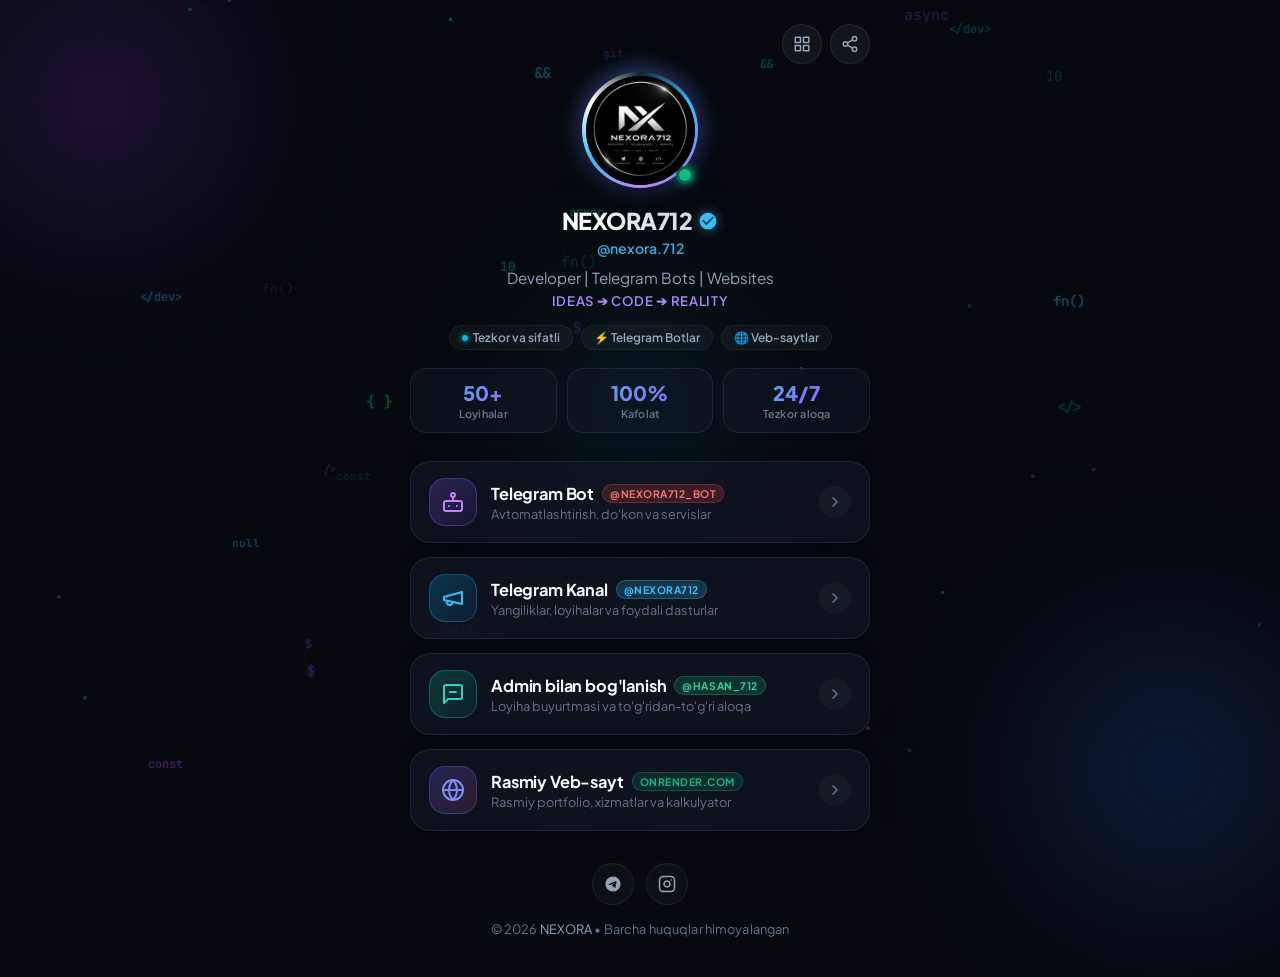
==== commit 06d08bb4: "Update official website link to https://nexora712.onrender.com" ====
--- a/bio.html
+++ b/bio.html
@@ -1627,7 +1627,7 @@
             </a>
 
             <!-- 4-KARTA: ASOSIY VEB-SAYT (PORTFOLIO VA HISOBLAGICH) -->
-            <a href="index.html" id="websiteCard" class="link-card card-site">
+            <a href="https://nexora712.onrender.com" target="_blank" rel="noopener noreferrer" id="websiteCard" class="link-card card-site">
                 <div class="card-left">
                     <div class="card-icon">
                         <!-- Globus / Web Sayt Ikonkasi -->
@@ -1639,10 +1639,10 @@
                     </div>
                     <div class="card-text">
                         <div class="card-title-row">
-                            <span class="card-title">Veb-sayt</span>
-                            <span class="card-badge" style="background: rgba(16, 185, 129, 0.15); color: #10b981; border: 1px solid rgba(16, 185, 129, 0.3);">Jonli</span>
+                            <span class="card-title">Rasmiy Veb-sayt</span>
+                            <span class="card-badge" style="background: rgba(16, 185, 129, 0.15); color: #10b981; border: 1px solid rgba(16, 185, 129, 0.3);">onrender.com</span>
                         </div>
-                        <span class="card-desc">Rasmiy portfolio va kalkulyator</span>
+                        <span class="card-desc">Rasmiy portfolio, xizmatlar va kalkulyator</span>
                     </div>
                 </div>
                 <div class="card-arrow">
